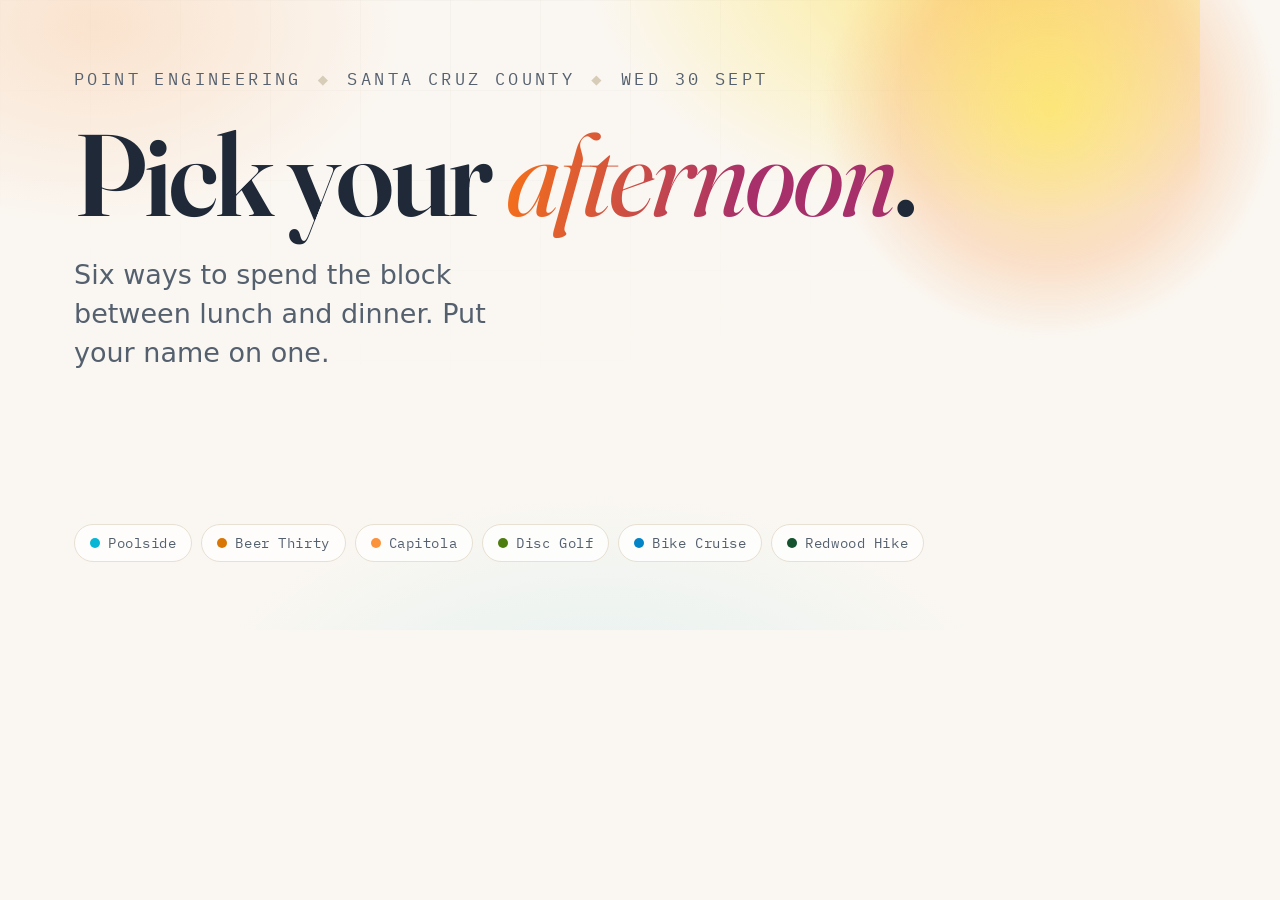
==== og.html @ a141d9a4 "Add offsite sign-up page with Google Sheet backend Co-authored-by: Cursor <cursoragent@cursor.com>" ====
<!DOCTYPE html>
<html lang="en">

<!-- Source for og.png (the Slack/link preview card).
     Regenerate after copy changes:
     "/Applications/Google Chrome.app/Contents/MacOS/Google Chrome" --headless=new \
       --disable-gpu --hide-scrollbars --virtual-time-budget=5000 --window-size=1200,630 \
       --screenshot=og.png "file://$PWD/og.html" -->

<head>
    <meta charset="utf-8">
    <link rel="preconnect" href="https://fonts.googleapis.com">
    <link rel="preconnect" href="https://fonts.gstatic.com" crossorigin>
    <link
        href="https://fonts.googleapis.com/css2?family=Fraunces:ital,opsz,wght@0,9..144,600;1,9..144,400&family=IBM+Plex+Mono:wght@400;500&display=swap"
        rel="stylesheet">
    <style>
        * {
            box-sizing: border-box
        }

        body {
            margin: 0;
            width: 1200px;
            height: 630px;
            overflow: hidden;
            position: relative;
            background: #FAF7F2;
            font-family: "IBM Plex Sans", system-ui, sans-serif;
            color: #1F2937;
        }

        body::before {
            content: "";
            position: absolute;
            inset: 0;
            background:
                radial-gradient(680px 420px at 84% -6%, rgba(253, 224, 71, .62), transparent 62%),
                radial-gradient(520px 340px at 8% 4%, rgba(251, 146, 60, .2), transparent 60%),
                radial-gradient(700px 420px at 50% 118%, rgba(6, 182, 212, .1), transparent 60%);
        }

        body::after {
            content: "";
            position: absolute;
            inset: 0;
            opacity: .5;
            background-image:
                linear-gradient(to right, rgba(140, 133, 116, .1) 1px, transparent 1px),
                linear-gradient(to bottom, rgba(140, 133, 116, .1) 1px, transparent 1px);
            background-size: 90px 90px;
            -webkit-mask-image: radial-gradient(800px 520px at 40% 0%, #000, transparent 76%);
        }

        .inner {
            position: relative;
            z-index: 2;
            padding: 68px 74px;
            height: 100%;
            display: flex;
            flex-direction: column;
        }

        .eyebrow {
            font-family: "IBM Plex Mono", monospace;
            font-size: 17px;
            letter-spacing: .2em;
            text-transform: uppercase;
            color: #55606F;
            display: flex;
            gap: 16px;
            align-items: center;
            margin: 0;
        }

        .eyebrow i {
            font-style: normal;
            color: #D7CCB8
        }

        h1 {
            font-family: Fraunces, Georgia, serif;
            font-weight: 600;
            font-size: 116px;
            line-height: .94;
            letter-spacing: -.026em;
            margin: 30px 0 0;
        }

        h1 em {
            font-style: italic;
            font-weight: 400;
            background: linear-gradient(100deg, #F97316, #A8306A 62%);
            -webkit-background-clip: text;
            color: transparent;
        }

        p.sub {
            font-size: 27px;
            line-height: 1.45;
            color: #55606F;
            margin: 26px 0 0;
            max-width: 25ch;
        }

        .chips {
            margin-top: auto;
            display: flex;
            flex-wrap: nowrap;
            gap: 9px;
        }

        .chip {
            display: inline-flex;
            align-items: center;
            gap: 8px;
            white-space: nowrap;
            background: rgba(255, 255, 255, .8);
            border: 1px solid #E8E0D2;
            border-radius: 99px;
            padding: 9px 15px;
            font-family: "IBM Plex Mono", monospace;
            font-size: 14px;
            letter-spacing: .04em;
            color: #55606F;
        }

        .chip b {
            width: 10px;
            height: 10px;
            border-radius: 50%
        }

        .sun {
            position: absolute;
            top: -120px;
            right: -80px;
            width: 460px;
            height: 460px;
            border-radius: 50%;
            background: radial-gradient(circle, rgba(253, 224, 71, .6), rgba(251, 146, 60, .24) 46%, transparent 70%);
            filter: blur(4px);
        }
    </style>
</head>

<body>
    <div class="sun"></div>
    <div class="inner">
        <p class="eyebrow">Point Engineering <i>◆</i> Santa Cruz County <i>◆</i> Wed 30 Sept</p>
        <h1>Pick your <em>afternoon</em>.</h1>
        <p class="sub">Six ways to spend the block between lunch and dinner. Put your name on one.</p>

        <div class="chips">
            <span class="chip"><b style="background:#06B6D4"></b> Poolside</span>
            <span class="chip"><b style="background:#D97706"></b> Beer Thirty</span>
            <span class="chip"><b style="background:#FB923C"></b> Capitola</span>
            <span class="chip"><b style="background:#4D7C0F"></b> Disc Golf</span>
            <span class="chip"><b style="background:#0284C7"></b> Bike Cruise</span>
            <span class="chip"><b style="background:#14532D"></b> Redwood Hike</span>
        </div>
    </div>
</body>

</html>
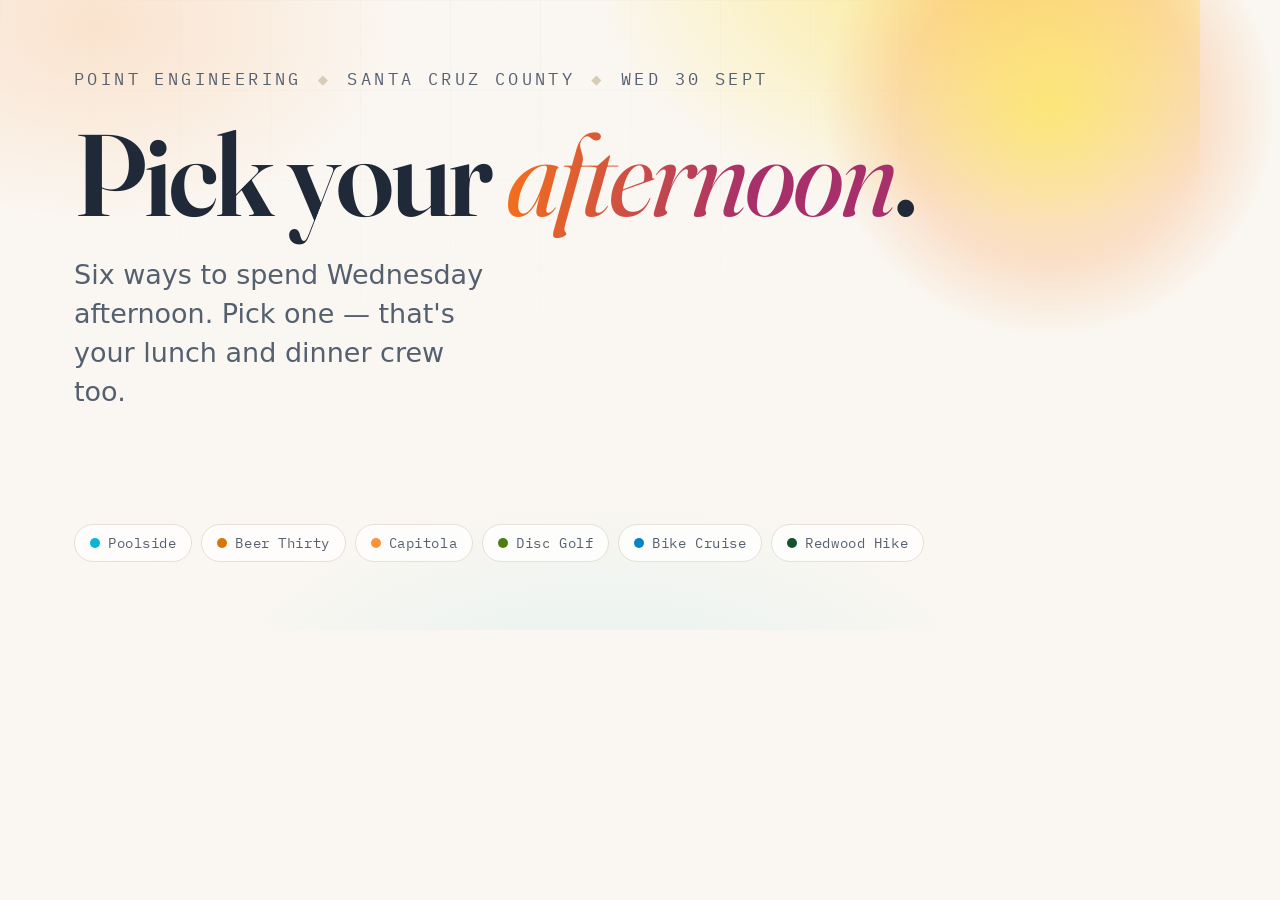
==== commit a0419a4b: "Add per-activity food options and require names for group planning Co-authored-by: Cursor <cursorage" ====
--- a/og.html
+++ b/og.html
@@ -149,7 +149,7 @@
     <div class="inner">
         <p class="eyebrow">Point Engineering <i>◆</i> Santa Cruz County <i>◆</i> Wed 30 Sept</p>
         <h1>Pick your <em>afternoon</em>.</h1>
-        <p class="sub">Six ways to spend the block between lunch and dinner. Put your name on one.</p>
+        <p class="sub">Six ways to spend Wednesday afternoon. Pick one — that's your lunch and dinner crew too.</p>
 
         <div class="chips">
             <span class="chip"><b style="background:#06B6D4"></b> Poolside</span>
